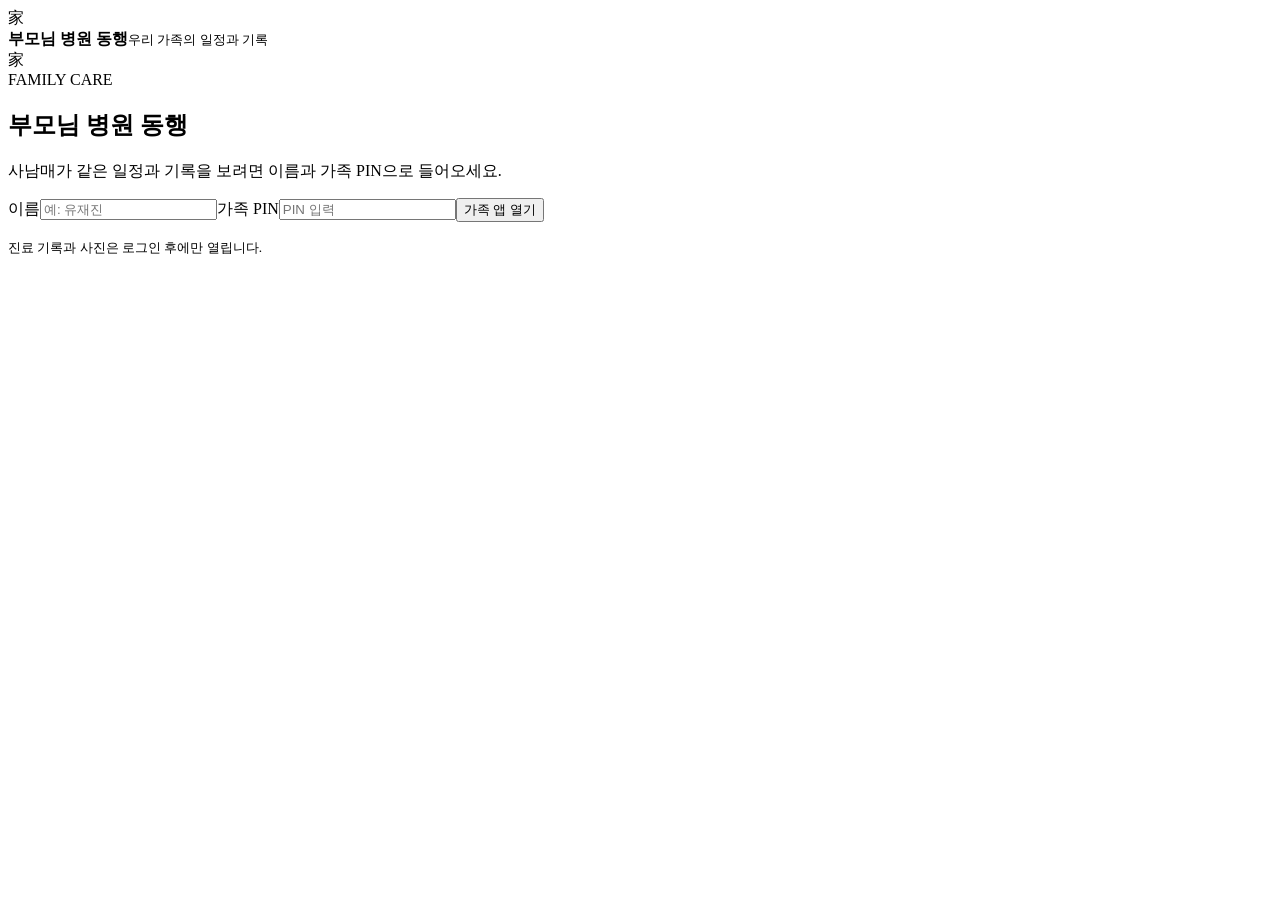
==== hospital-care/index.html @ bbcbdcea "Add protected hospital care app app.html" ====
<!doctype html>
<html lang="ko"><head><meta charset="utf-8"><meta name="viewport" content="width=device-width,initial-scale=1"><meta name="theme-color" content="#102c3b"><meta name="robots" content="noindex,nofollow"><title>부모님 병원 동행</title><link rel="stylesheet" href="./app.css"></head>
<body>
 <div class="shell">
  <header class="top"><div class="brand"><span class="brandmark">家</span><div><strong>부모님 병원 동행</strong><small>우리 가족의 일정과 기록</small></div></div><div class="topright"><span id="who"></span><button id="refresh" class="plain" hidden>새로고침</button><button id="logout" class="plain" hidden>잠금</button></div></header>
  <div id="app" hidden><section class="hero"><div><span class="eyebrow">FAMILY CARE · 2026</span><h1 id="heroTitle">다음 병원 가는 날</h1><p id="heroSubtitle"></p></div><div id="heroSide" class="hero-side"></div></section><nav class="tabs" aria-label="앱 메뉴"><button data-tab="schedule" class="active">병원가는날</button><button data-tab="turns">순번운영방식</button><button data-tab="hospitals">병원정보</button><button data-tab="records">병원기록</button><button data-tab="agreement">합의서</button></nav><main id="content"></main><footer>가족 공유 앱 · 병원 진료 및 약 변경은 진료기관의 안내를 확인하세요.</footer></div>
  <section id="login" class="login-wrap"><div class="login-card"><div class="login-icon">家</div><span class="eyebrow">FAMILY CARE</span><h1>부모님 병원 동행</h1><p>사남매가 같은 일정과 기록을 보려면 이름과 가족 PIN으로 들어오세요.</p><form id="loginForm"><label>이름<input id="loginName" autocomplete="name" placeholder="예: 유재진" required></label><label>가족 PIN<input id="loginPin" type="password" inputmode="numeric" pattern="[0-9]*" autocomplete="off" placeholder="PIN 입력" required></label><button class="primary" type="submit">가족 앱 열기</button></form><p class="error" id="loginError" role="alert"></p><small>진료 기록과 사진은 로그인 후에만 열립니다.</small></div></section>
 </div><dialog id="editor"><form id="visitForm" method="dialog"><div class="modalhead"><h2 id="formTitle">병원 일정</h2><button type="button" id="closeDialog" class="iconbtn" aria-label="닫기">×</button></div><div class="fields"><label>날짜<input name="date" type="date" required></label><label>시간<input name="time" type="time"></label><label>병원<input name="hospital" list="hospitalOptions" required><datalist id="hospitalOptions"></datalist></label><label>누구의 진료인가요?<input name="patient" placeholder="어머니 / 아버지 / 부모님"></label><label class="wide">진료과·담당 의사·예약 내용<textarea name="detail" rows="2"></textarea></label><label class="wide">준비 및 확인 사항<textarea name="preparation" rows="2"></textarea></label><label>상태<select name="status"><option>예정</option><option>완료</option><option>취소</option></select></label><label>순번자 지정 또는 교환<select name="assignedOverride" id="assignedSelect"><option value="">기본 순번 자동 적용</option></select></label><label>실제 동행자<input name="actualAttendee" placeholder="예: 유연진 / 배우자 대리"></label><label>출발~귀가 시간(분)<input name="durationMinutes" type="number" min="0" max="1440" step="1"></label><label>22~06시 실제 대응(분)<input name="nightMinutes" type="number" min="0" max="1440" step="1"></label><label>교통·식대 등(원)<input name="transportCost" type="number" min="0" step="1000"></label><label class="check"><input name="emergency" type="checkbox"> 응급 대응</label><label class="wide">진료 결과·검사·약 변경<textarea name="notes" rows="3" placeholder="진료 내용, 검사 결과, 약 변경을 기록하세요."></textarea></label><label class="wide">다음 예약·할 일<textarea name="nextPlan" rows="2"></textarea></label><label class="wide" id="photoField">진료 결과 사진(5MB 이하)<input name="photo" type="file" accept="image/jpeg,image/png,image/webp"></label></div><p class="formhint">6시간 이상 또는 야간 실제 대응 2시간 이상 완료 시 2회로 표시됩니다. 두 명 이상 동행의 추가 인정은 가족이 별도 합의하세요.</p><p class="error" id="formError" role="alert"></p><div class="modalactions"><button type="button" id="deleteVisit" class="danger" hidden>일정 삭제</button><button type="submit" class="primary">저장하기</button></div></form></dialog><div id="toast" role="status" aria-live="polite"></div><script src="./app.js" defer></script>
</body></html>
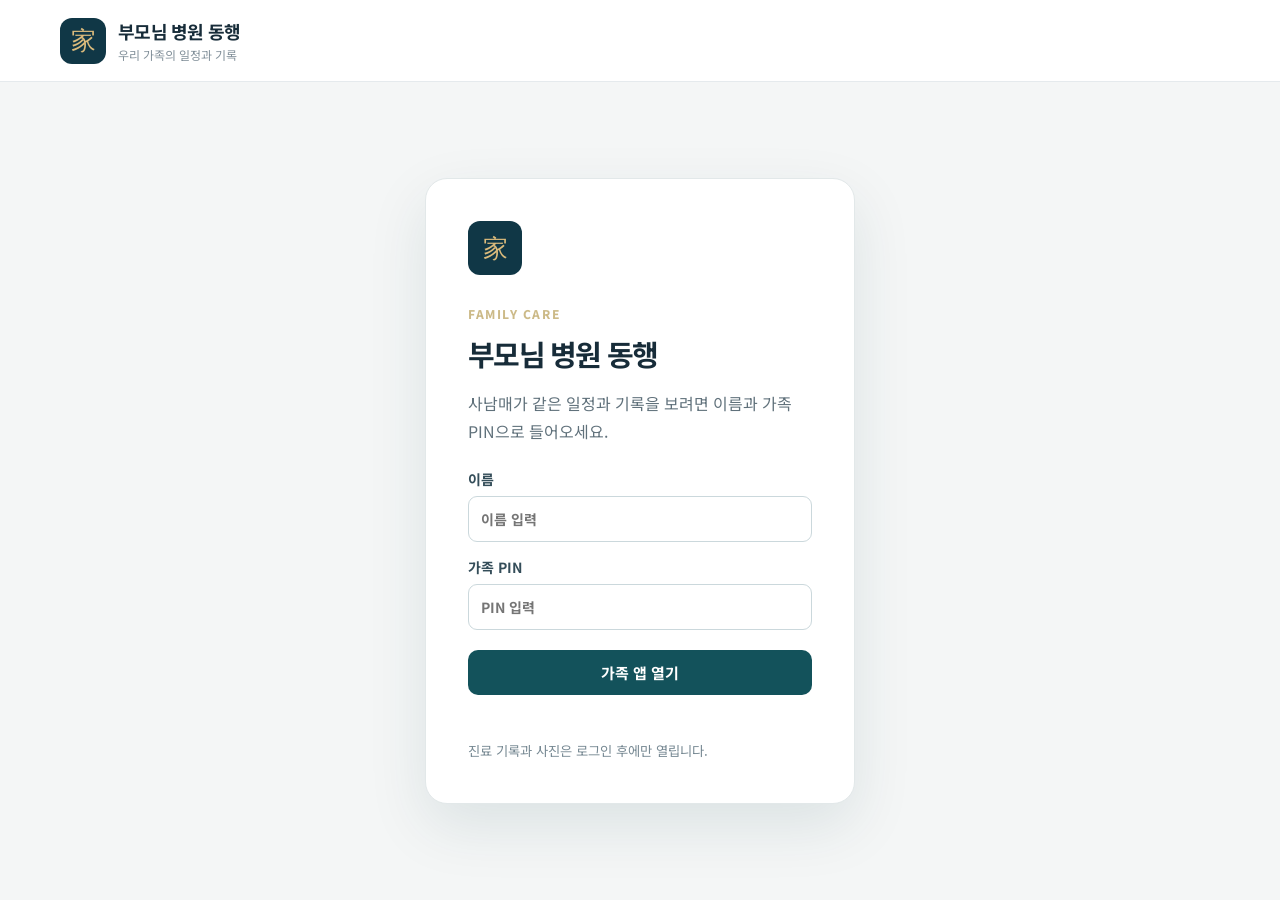
==== commit ec6b754c: "Remove family member name from public login placeholder" ====
--- a/hospital-care/index.html
+++ b/hospital-care/index.html
@@ -4,6 +4,6 @@
  <div class="shell">
   <header class="top"><div class="brand"><span class="brandmark">家</span><div><strong>부모님 병원 동행</strong><small>우리 가족의 일정과 기록</small></div></div><div class="topright"><span id="who"></span><button id="refresh" class="plain" hidden>새로고침</button><button id="logout" class="plain" hidden>잠금</button></div></header>
   <div id="app" hidden><section class="hero"><div><span class="eyebrow">FAMILY CARE · 2026</span><h1 id="heroTitle">다음 병원 가는 날</h1><p id="heroSubtitle"></p></div><div id="heroSide" class="hero-side"></div></section><nav class="tabs" aria-label="앱 메뉴"><button data-tab="schedule" class="active">병원가는날</button><button data-tab="turns">순번운영방식</button><button data-tab="hospitals">병원정보</button><button data-tab="records">병원기록</button><button data-tab="agreement">합의서</button></nav><main id="content"></main><footer>가족 공유 앱 · 병원 진료 및 약 변경은 진료기관의 안내를 확인하세요.</footer></div>
-  <section id="login" class="login-wrap"><div class="login-card"><div class="login-icon">家</div><span class="eyebrow">FAMILY CARE</span><h1>부모님 병원 동행</h1><p>사남매가 같은 일정과 기록을 보려면 이름과 가족 PIN으로 들어오세요.</p><form id="loginForm"><label>이름<input id="loginName" autocomplete="name" placeholder="예: 유재진" required></label><label>가족 PIN<input id="loginPin" type="password" inputmode="numeric" pattern="[0-9]*" autocomplete="off" placeholder="PIN 입력" required></label><button class="primary" type="submit">가족 앱 열기</button></form><p class="error" id="loginError" role="alert"></p><small>진료 기록과 사진은 로그인 후에만 열립니다.</small></div></section>
+  <section id="login" class="login-wrap"><div class="login-card"><div class="login-icon">家</div><span class="eyebrow">FAMILY CARE</span><h1>부모님 병원 동행</h1><p>사남매가 같은 일정과 기록을 보려면 이름과 가족 PIN으로 들어오세요.</p><form id="loginForm"><label>이름<input id="loginName" autocomplete="name" placeholder="이름 입력" required></label><label>가족 PIN<input id="loginPin" type="password" inputmode="numeric" pattern="[0-9]*" autocomplete="off" placeholder="PIN 입력" required></label><button class="primary" type="submit">가족 앱 열기</button></form><p class="error" id="loginError" role="alert"></p><small>진료 기록과 사진은 로그인 후에만 열립니다.</small></div></section>
  </div><dialog id="editor"><form id="visitForm" method="dialog"><div class="modalhead"><h2 id="formTitle">병원 일정</h2><button type="button" id="closeDialog" class="iconbtn" aria-label="닫기">×</button></div><div class="fields"><label>날짜<input name="date" type="date" required></label><label>시간<input name="time" type="time"></label><label>병원<input name="hospital" list="hospitalOptions" required><datalist id="hospitalOptions"></datalist></label><label>누구의 진료인가요?<input name="patient" placeholder="어머니 / 아버지 / 부모님"></label><label class="wide">진료과·담당 의사·예약 내용<textarea name="detail" rows="2"></textarea></label><label class="wide">준비 및 확인 사항<textarea name="preparation" rows="2"></textarea></label><label>상태<select name="status"><option>예정</option><option>완료</option><option>취소</option></select></label><label>순번자 지정 또는 교환<select name="assignedOverride" id="assignedSelect"><option value="">기본 순번 자동 적용</option></select></label><label>실제 동행자<input name="actualAttendee" placeholder="예: 유연진 / 배우자 대리"></label><label>출발~귀가 시간(분)<input name="durationMinutes" type="number" min="0" max="1440" step="1"></label><label>22~06시 실제 대응(분)<input name="nightMinutes" type="number" min="0" max="1440" step="1"></label><label>교통·식대 등(원)<input name="transportCost" type="number" min="0" step="1000"></label><label class="check"><input name="emergency" type="checkbox"> 응급 대응</label><label class="wide">진료 결과·검사·약 변경<textarea name="notes" rows="3" placeholder="진료 내용, 검사 결과, 약 변경을 기록하세요."></textarea></label><label class="wide">다음 예약·할 일<textarea name="nextPlan" rows="2"></textarea></label><label class="wide" id="photoField">진료 결과 사진(5MB 이하)<input name="photo" type="file" accept="image/jpeg,image/png,image/webp"></label></div><p class="formhint">6시간 이상 또는 야간 실제 대응 2시간 이상 완료 시 2회로 표시됩니다. 두 명 이상 동행의 추가 인정은 가족이 별도 합의하세요.</p><p class="error" id="formError" role="alert"></p><div class="modalactions"><button type="button" id="deleteVisit" class="danger" hidden>일정 삭제</button><button type="submit" class="primary">저장하기</button></div></form></dialog><div id="toast" role="status" aria-live="polite"></div><script src="./app.js" defer></script>
 </body></html>
--- a/hospital-care/app.css
+++ b/hospital-care/app.css
@@ -0,0 +1,2 @@
+@import url('https://fonts.googleapis.com/css2?family=Noto+Sans+KR:wght@400;500;600;700;800&display=swap');
+:root{font-family:'Noto Sans KR',system-ui,sans-serif;color:#172c39;background:#f4f6f6;font-size:16px}*{box-sizing:border-box}body{margin:0}button,input,select,textarea{font:inherit}button{cursor:pointer}a{color:inherit}.shell{min-height:100vh}.top{height:82px;background:#fff;display:flex;align-items:center;justify-content:space-between;border-bottom:1px solid #e5eaed;padding:0 max(22px,calc((100vw - 1160px)/2));gap:16px}.brand{display:flex;align-items:center;gap:12px}.brandmark,.login-icon{display:grid;place-items:center;background:#103746;color:#dbbb7c;border-radius:12px;width:46px;height:46px;font-family:serif;font-size:25px}.brand strong{display:block;font-size:18px;letter-spacing:-.04em}.brand small{display:block;color:#82909a;font-size:12px;margin-top:2px}.topright{display:flex;align-items:center;gap:10px;color:#52636e;font-size:14px}.plain{background:none;border:0;color:#375c6a;padding:8px}.plain:hover{text-decoration:underline}#app{max-width:1160px;margin:auto;padding:28px 20px 40px}.hero{background:linear-gradient(115deg,#0f3544,#164a55 72%,#235f62);border-radius:22px;color:#fff;padding:34px 38px;display:flex;justify-content:space-between;align-items:center;gap:20px;min-height:188px;box-shadow:0 12px 30px #12394820}.eyebrow{font-size:12px;font-weight:800;letter-spacing:.13em;color:#ccba88}.hero h1{font-size:29px;margin:13px 0 8px;letter-spacing:-.05em}.hero p{color:#d5e4e6;margin:0;font-size:16px;line-height:1.6}.hero-side{min-width:225px;border-left:1px solid #ffffff50;padding-left:22px;font-size:14px;line-height:1.7}.hero-side strong{font-size:21px;color:#f2d497}.tabs{display:grid;grid-template-columns:repeat(5,1fr);margin:22px 0 26px;border-bottom:1px solid #d8e2e5;gap:3px}.tabs button{border:0;border-bottom:3px solid transparent;background:none;color:#6d7d85;padding:17px 6px;font-size:16px;font-weight:700;white-space:nowrap}.tabs button.active{color:#123f49;border-bottom-color:#bf9962}.tabs button:hover{background:#ebf2f3}.heading{display:flex;align-items:end;justify-content:space-between;gap:15px;margin:12px 0 20px}.heading h2{font-size:25px;letter-spacing:-.05em;margin:0}.heading p{color:#647782;margin:5px 0 0;line-height:1.6}.primary,.secondary,.danger,.smallbtn{border:0;border-radius:10px;padding:12px 18px;font-size:15px;font-weight:700;white-space:nowrap}.primary{background:#13525b;color:#fff}.primary:hover{background:#0c4149}.secondary{background:#e7f0f0;color:#19535b}.danger{color:#a33931;background:#fbeceb}.smallbtn{background:#edf2f2;color:#20515b;padding:9px 12px}.cards{display:grid;grid-template-columns:repeat(2,minmax(0,1fr));gap:15px}.card,.panel{background:#fff;border:1px solid #e1e8e9;border-radius:15px;padding:23px;box-shadow:0 3px 12px #19394908}.card{display:flex;flex-direction:column;gap:13px}.card-top{display:flex;justify-content:space-between;align-items:center;gap:10px}.date{font-size:22px;font-weight:800;letter-spacing:-.05em}.pill{font-size:13px;font-weight:700;border-radius:99px;padding:5px 10px;background:#e9f4ef;color:#2c715c}.pill.done{background:#eaf0f7;color:#386187}.pill.cancel{background:#f2f2f2;color:#777}.hospital{font-size:20px;font-weight:800;letter-spacing:-.05em}.sub{font-size:15px;color:#50616b;line-height:1.65;white-space:pre-wrap}.meta{display:flex;gap:10px;flex-wrap:wrap;color:#49616c;font-size:14px}.meta span{background:#f3f7f7;padding:6px 9px;border-radius:7px}.card-actions{border-top:1px solid #edf1f1;padding-top:14px;margin-top:auto;display:flex;gap:8px;flex-wrap:wrap}.notice{border-left:4px solid #bb9560;background:#fff9ed;color:#665338;padding:16px 19px;border-radius:8px;margin:20px 0;line-height:1.65}.muted{color:#687b85}.stack{display:grid;gap:15px}.step-list{display:grid;grid-template-columns:repeat(4,1fr);gap:12px;margin:20px 0}.step{background:#fff;border:1px solid #dce7e9;padding:18px;border-radius:12px}.step b{display:block;color:#b38951;font-size:13px}.step strong{font-size:19px}.rules{display:grid;grid-template-columns:repeat(2,1fr);gap:15px}.rules .panel h3{margin:0 0 10px;font-size:18px}.rules .panel p{margin:0;color:#4d626c;line-height:1.7;font-size:15px}.record{border-left:3px solid #8eb4ad}.record .notes{white-space:pre-wrap;background:#f7faf9;padding:13px;border-radius:8px;line-height:1.65;font-size:15px}.hosp-card h3{margin:0;font-size:20px}.hosp-card .address{font-size:16px;color:#4f6470;margin:4px 0}.hosp-card .card-actions{border:0;padding:0;margin:0}.empty{text-align:center;padding:48px 22px;background:#fff;border:1px dashed #cddcde;border-radius:16px;color:#61747e}.agreement ul{margin:6px 0 0;padding-left:22px;color:#455b65;line-height:1.9}.agreement li{margin-bottom:7px}.agreement h3{margin:0;font-size:18px}.agreement .panel{margin-bottom:12px}footer{text-align:center;padding:42px 0 12px;color:#829098;font-size:13px}.login-wrap{min-height:calc(100vh - 82px);display:grid;place-items:center;padding:26px}.login-card{background:#fff;border:1px solid #e2e8e9;box-shadow:0 22px 60px #0d38451a;padding:42px;border-radius:22px;width:min(100%,430px)}.login-icon{width:54px;height:54px;margin-bottom:25px}.login-card h1{margin:8px 0;font-size:29px;letter-spacing:-.06em}.login-card p{line-height:1.7;color:#60717b}.login-card small{color:#778993}.login-card form{display:grid;gap:15px;margin:24px 0 10px}.login-card label,.fields label{display:grid;gap:7px;font-size:14px;font-weight:700;color:#344d59}.login-card input,.fields input:not([type=checkbox]),.fields select,.fields textarea{width:100%;border:1px solid #cbd8dc;border-radius:9px;padding:12px;color:#14313e;background:#fff;outline:none;min-height:46px}.fields textarea{resize:vertical}.login-card input:focus,.fields input:focus,.fields select:focus,.fields textarea:focus{border-color:#1c686d;box-shadow:0 0 0 3px #1c686d20}.error{color:#a13b32;font-size:14px;min-height:1em}.login-card .primary{width:100%;margin-top:5px}dialog{border:0;border-radius:18px;padding:0;width:min(720px,calc(100vw - 28px));max-height:92vh;box-shadow:0 20px 60px #0a2e3e55}dialog::backdrop{background:#08232aa8}dialog form{padding:24px;overflow:auto;max-height:92vh}.modalhead{display:flex;align-items:center;justify-content:space-between;border-bottom:1px solid #e3e9eb;margin-bottom:19px}.modalhead h2{margin:0 0 15px}.iconbtn{border:0;background:none;font-size:28px;color:#50636b;margin-bottom:10px}.fields{display:grid;grid-template-columns:repeat(2,1fr);gap:16px}.fields .wide{grid-column:1/-1}.fields .check{display:flex;align-items:center;gap:8px}.formhint{font-size:13px;line-height:1.6;color:#687a83}.modalactions{display:flex;justify-content:space-between;gap:12px;margin-top:16px}.modalactions .primary{margin-left:auto}#toast{position:fixed;bottom:20px;left:50%;transform:translateX(-50%);background:#123d47;color:white;padding:11px 18px;border-radius:10px;box-shadow:0 8px 25px #0c283850;display:none;z-index:3;max-width:90vw;text-align:center}@media(max-width:700px){.top{height:70px;padding:0 15px}.brand small,.topright #who{display:none}.brand strong{font-size:16px}.brandmark{width:40px;height:40px}.topright{gap:2px}#app{padding:16px 14px}.hero{padding:25px 21px;display:block;min-height:0}.hero h1{font-size:23px}.hero-side{border-left:0;border-top:1px solid #ffffff40;padding:13px 0 0;margin-top:18px;min-width:0}.hero-side strong{font-size:18px}.tabs{overflow-x:auto;display:flex;gap:0;margin:16px -14px 21px;padding:0 8px}.tabs button{font-size:14px;padding:15px 12px}.cards,.rules{grid-template-columns:1fr}.step-list{grid-template-columns:repeat(2,1fr)}.heading h2{font-size:22px}.heading{align-items:start}.heading .primary{font-size:13px;padding:10px}.card,.panel{padding:18px}.fields{grid-template-columns:1fr}.fields .wide{grid-column:auto}.login-card{padding:28px 24px}}@media print{.topright,.tabs,.card-actions,.primary,.secondary,footer{display:none!important}.hero{color:#123d47;background:#fff;box-shadow:none;border:1px solid #ddd}.hero p{color:#456}.card,.panel{break-inside:avoid}}
